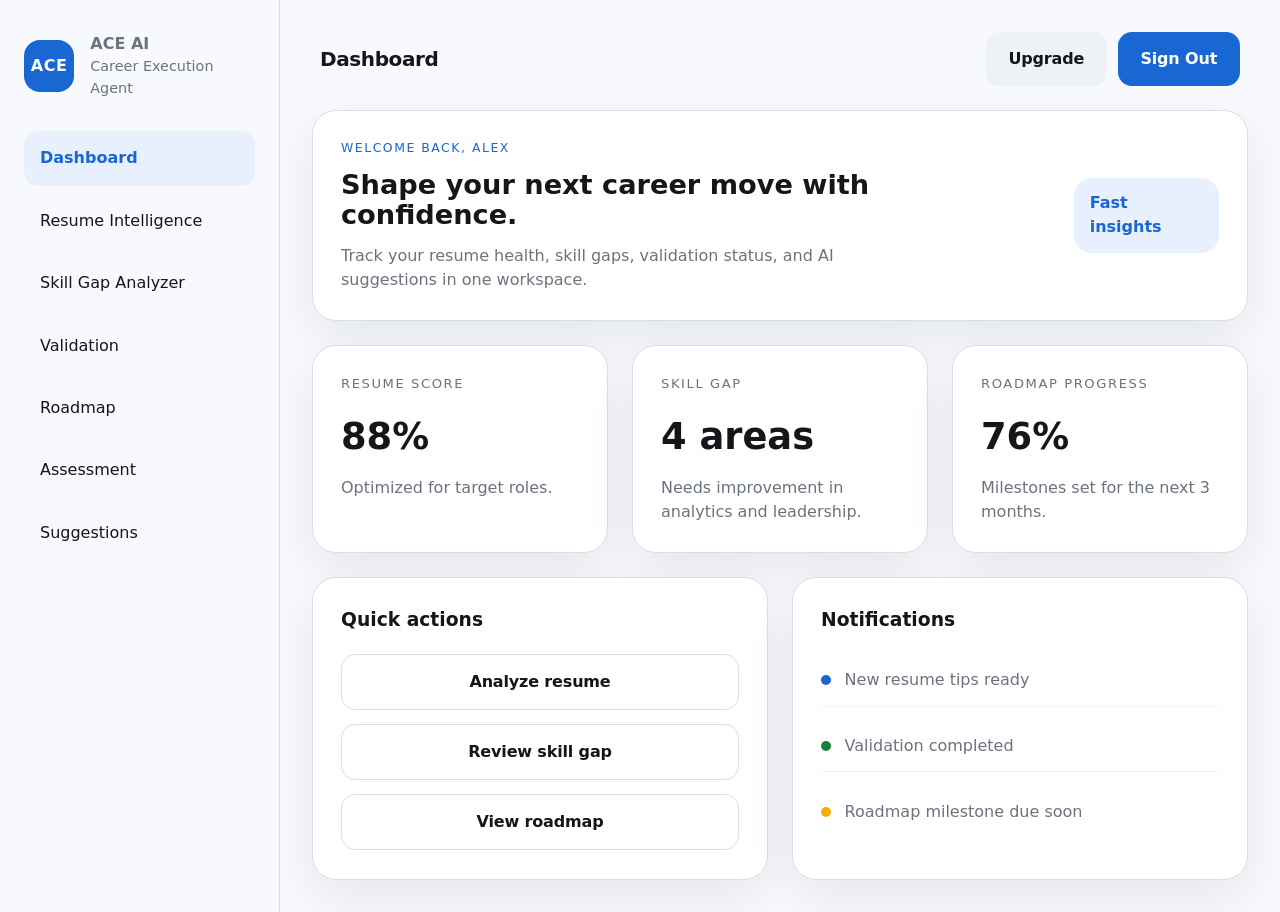
==== index.html @ b8fee9d9 "initial commit" ====
<!DOCTYPE html>
<html lang="en">
<head>
  <meta charset="UTF-8" />
  <meta name="viewport" content="width=device-width, initial-scale=1.0" />
  <title>ACE AI — Autonomous Career Execution Agent</title>
  <link rel="stylesheet" href="assets/css/style.css" />
</head>
<body>
  <div class="app-shell">
    <aside class="sidebar">
      <div class="brand">
        <span class="brand-mark">ACE</span>
        <div>
          <p class="brand-name">ACE AI</p>
          <p class="brand-tag">Career Execution Agent</p>
        </div>
      </div>

      <nav class="sidebar-nav">
        <a href="pages/dashboard.html" class="nav-link active">Dashboard</a>
        <a href="pages/resume-analyzer.html" class="nav-link">Resume Intelligence</a>
        <a href="pages/skill-gap.html" class="nav-link">Skill Gap Analyzer</a>
        <a href="pages/validation.html" class="nav-link">Validation</a>
        <a href="pages/roadmap.html" class="nav-link">Roadmap</a>
        <a href="pages/assessment.html" class="nav-link">Assessment</a>
        <a href="pages/suggestions.html" class="nav-link">Suggestions</a>
      </nav>
    </aside>

    <div class="main-content">
      <header class="topbar">
        <div class="topbar-left">
          <button class="menu-toggle" aria-label="Open navigation">
            <span></span>
            <span></span>
            <span></span>
          </button>
          <h1 class="page-title">Dashboard</h1>
        </div>

        <div class="topbar-actions">
          <button class="btn btn-secondary">Upgrade</button>
          <button class="btn btn-primary">Sign Out</button>
        </div>
      </header>

      <section class="hero-card card">
        <div>
          <p class="eyebrow">Welcome back, Alex</p>
          <h2>Shape your next career move with confidence.</h2>
          <p class="text-muted">Track your resume health, skill gaps, validation status, and AI suggestions in one workspace.</p>
        </div>
        <div class="hero-badge">
          <span>Fast insights</span>
        </div>
      </section>

      <section class="grid grid-3">
        <article class="metric-card card">
          <p class="metric-label">Resume Score</p>
          <h3>88%</h3>
          <p class="text-muted">Optimized for target roles.</p>
        </article>

        <article class="metric-card card">
          <p class="metric-label">Skill Gap</p>
          <h3>4 areas</h3>
          <p class="text-muted">Needs improvement in analytics and leadership.</p>
        </article>

        <article class="metric-card card">
          <p class="metric-label">Roadmap Progress</p>
          <h3>76%</h3>
          <p class="text-muted">Milestones set for the next 3 months.</p>
        </article>
      </section>

      <section class="grid grid-2 card-group">
        <article class="card">
          <div class="card-header">
            <h3>Quick actions</h3>
          </div>
          <div class="card-body">
            <a href="pages/resume-analyzer.html" class="btn btn-outline">Analyze resume</a>
            <a href="pages/skill-gap.html" class="btn btn-outline">Review skill gap</a>
            <a href="pages/roadmap.html" class="btn btn-outline">View roadmap</a>
          </div>
        </article>

        <article class="card">
          <div class="card-header">
            <h3>Notifications</h3>
          </div>
          <div class="card-body">
            <p class="notification-item"><span class="dot dot-blue"></span>New resume tips ready</p>
            <p class="notification-item"><span class="dot dot-green"></span>Validation completed</p>
            <p class="notification-item"><span class="dot dot-yellow"></span>Roadmap milestone due soon</p>
          </div>
        </article>
      </section>
    </div>
  </div>
  <script src="assets/js/app.js" defer></script>
  <script src="assets/js/api.js" defer></script>
</body>
</html>
---- assets/css/style.css ----
:root {
  --bg: #ffffff;
  --surface: #f8f9fc;
  --surface-2: #eef2f7;
  --border: #d8dee7;
  --text: #141619;
  --muted: #6b7280;
  --shadow: 0 18px 50px rgba(20, 22, 25, 0.08);

  --blue: #1967d2;
  --blue-soft: #e8f0fe;
  --red: #d93025;
  --red-soft: #fce8e6;
  --green: #188038;
  --green-soft: #e6f4ea;
  --yellow: #f9ab00;
  --yellow-soft: #fef7e0;
}

/* Base Reset */
* {
  box-sizing: border-box;
}

html {
  font-family: Inter, ui-sans-serif, system-ui, -apple-system, BlinkMacSystemFont, 'Segoe UI', sans-serif;
  line-height: 1.5;
  scroll-behavior: smooth;
}

body {
  margin: 0;
  min-height: 100vh;
  background: var(--surface);
  color: var(--text);
  overflow-x: hidden;
  transition: background 220ms ease;
}

body.page-enter {
  animation: page-fade-in 320ms ease both;
}

body.page-exit {
  animation: page-fade-out 240ms ease both;
}

@keyframes page-fade-in {
  from {
    opacity: 0;
    transform: translateY(12px);
  }
  to {
    opacity: 1;
    transform: translateY(0);
  }
}

@keyframes page-fade-out {
  from {
    opacity: 1;
    transform: translateY(0);
  }
  to {
    opacity: 0;
    transform: translateY(-10px);
  }
}

button,
input,
select,
textarea {
  font: inherit;
}

img,
svg {
  max-width: 100%;
  display: block;
}

button {
  border: none;
  cursor: pointer;
}

a {
  color: inherit;
  text-decoration: none;
}

/* Typography */
h1,
h2,
h3,
h4,
h5,
h6 {
  margin: 0;
  font-weight: 700;
}

p {
  margin: 0;
}

body,
button,
input,
textarea,
select {
  color: var(--text);
}

p,
small,
label {
  color: var(--muted);
}

.eyebrow {
  text-transform: uppercase;
  letter-spacing: 0.12em;
  font-size: 0.78rem;
  color: var(--blue);
  margin-bottom: 0.75rem;
}

.page-title {
  font-size: 1.25rem;
  letter-spacing: -0.02em;
}

/* Layout */
.app-shell {
  display: grid;
  grid-template-columns: 280px 1fr;
  min-height: 100vh;
}

.sidebar {
  background: var(--surface);
  border-right: 1px solid var(--border);
  padding: 2rem 1.5rem;
  display: flex;
  flex-direction: column;
  gap: 2rem;
}

.brand {
  display: flex;
  align-items: center;
  gap: 1rem;
}

.brand-mark {
  width: 52px;
  height: 52px;
  border-radius: 16px;
  display: grid;
  place-items: center;
  background: var(--blue);
  color: #fff;
  font-weight: 700;
  letter-spacing: 0.04em;
}

.brand-name {
  font-size: 1rem;
  font-weight: 700;
}

.brand-tag {
  font-size: 0.9rem;
  color: var(--muted);
}

.sidebar-nav {
  display: grid;
  gap: 0.5rem;
}

.nav-link {
  display: block;
  padding: 0.95rem 1rem;
  border-radius: 14px;
  color: var(--text);
  transition: background 180ms ease, transform 180ms ease, color 180ms ease;
}

.nav-link:hover,
.nav-link:focus-visible {
  background: rgba(25, 103, 210, 0.08);
  color: var(--blue);
  transform: translateX(2px);
}

.nav-link.active {
  background: var(--blue-soft);
  color: var(--blue);
  font-weight: 700;
}

.main-content {
  padding: 2rem;
  display: flex;
  flex-direction: column;
  gap: 1.5rem;
}

.topbar {
  display: flex;
  justify-content: space-between;
  align-items: center;
  gap: 1rem;
  padding: 0 0.5rem;
}

.topbar-left {
  display: flex;
  align-items: center;
  gap: 1rem;
}

.menu-toggle {
  display: none;
  width: 42px;
  height: 42px;
  border-radius: 12px;
  background: var(--surface-2);
  padding: 0.75rem;
  align-items: center;
  justify-content: center;
}

.menu-toggle span {
  display: block;
  width: 18px;
  height: 2px;
  background: var(--text);
  border-radius: 999px;
  margin: 3px 0;
}

.menu-toggle.open span {
  background: #fff;
}

.topbar-actions {
  display: flex;
  align-items: center;
  gap: 0.75rem;
  flex-wrap: wrap;
}

/* Components */
.card {
  background: #fff;
  border: 1px solid var(--border);
  border-radius: 24px;
  box-shadow: var(--shadow);
  padding: 1.75rem;
  transition: transform 180ms ease, border-color 180ms ease, box-shadow 180ms ease;
  animation: card-pop 320ms ease both;
}

@keyframes card-pop {
  from {
    opacity: 0;
    transform: translateY(10px);
  }
  to {
    opacity: 1;
    transform: translateY(0);
  }
}

.card:hover {
  transform: translateY(-2px);
  border-color: #cfd7e4;
}

.hero-card {
  display: flex;
  align-items: center;
  justify-content: space-between;
  gap: 2rem;
}

.hero-card h2 {
  font-size: clamp(1.7rem, 2vw, 2.4rem);
  line-height: 1.1;
}

.hero-card .text-muted {
  margin-top: 0.85rem;
  max-width: 52ch;
}

.hero-badge {
  display: inline-flex;
  align-items: center;
  justify-content: center;
  min-width: 130px;
  padding: 0.85rem 1rem;
  border-radius: 18px;
  background: var(--blue-soft);
  color: var(--blue);
  font-weight: 700;
}

.metric-card {
  min-height: 170px;
}

.metric-label {
  text-transform: uppercase;
  font-size: 0.82rem;
  letter-spacing: 0.12em;
  color: var(--muted);
  margin-bottom: 1rem;
}

.metric-card h3 {
  font-size: 2.3rem;
  margin-bottom: 0.75rem;
}

.card-group {
  gap: 1.5rem;
}

.card-header {
  margin-bottom: 1.25rem;
}

.card-body {
  display: grid;
  gap: 0.85rem;
}

.notification-item {
  display: flex;
  align-items: center;
  gap: 0.85rem;
  padding: 0.85rem 0;
  border-bottom: 1px solid rgba(15, 23, 42, 0.05);
}

.notification-item:last-child {
  border-bottom: none;
}

.dot {
  width: 10px;
  height: 10px;
  border-radius: 999px;
  flex-shrink: 0;
}

.dot-blue {
  background: var(--blue);
}

.dot-green {
  background: var(--green);
}

.dot-yellow {
  background: var(--yellow);
}

.btn {
  display: inline-flex;
  align-items: center;
  justify-content: center;
  padding: 0.95rem 1.4rem;
  border-radius: 14px;
  font-weight: 700;
  letter-spacing: -0.01em;
  transition: transform 180ms ease, box-shadow 180ms ease, background 180ms ease, border-color 180ms ease;
  will-change: transform, box-shadow, background;
}

.btn:hover,
.btn:focus-visible {
  transform: translateY(-1px);
  box-shadow: 0 14px 30px rgba(25, 103, 210, 0.12);
}

.btn:disabled {
  opacity: 0.75;
  cursor: not-allowed;
  box-shadow: none;
  transform: none;
}

.btn-primary {
  background: var(--blue);
  color: #fff;
}

.btn-primary:hover,
.btn-primary:focus-visible {
  background: #1558b0;
}

.btn-secondary {
  background: var(--surface-2);
  color: var(--text);
}

.btn-outline {
  background: transparent;
  border: 1px solid var(--border);
  color: var(--text);
}

.btn-outline:hover {
  border-color: var(--blue);
  color: var(--blue);
  background: rgba(25, 103, 210, 0.08);
}

.typing-effect {
  min-height: 1.8rem;
  margin-top: 1rem;
  color: var(--text);
  font-family: ui-monospace, SFMono-Regular, Menlo, Monaco, Consolas, 'Liberation Mono', 'Courier New', monospace;
  letter-spacing: 0.02em;
}

.typing-effect.typing-active::after {
  content: '|';
  margin-left: 0.15rem;
  opacity: 0.7;
  animation: typing-cursor 900ms steps(1) infinite;
}

@keyframes typing-cursor {
  0%,
  100% {
    opacity: 0;
  }
  50% {
    opacity: 1;
  }
}

.auth-shell {
  min-height: 100vh;
  display: grid;
  place-items: center;
  padding: 1.5rem;
  background: var(--surface);
}

.auth-card {
  width: min(520px, 100%);
  border-radius: 28px;
  padding: 2rem;
  animation: fade-up 320ms ease forwards;
}

@keyframes fade-up {
  from {
    opacity: 0;
    transform: translateY(16px);
  }
  to {
    opacity: 1;
    transform: translateY(0);
  }
}

.auth-header {
  margin-bottom: 1.5rem;
}

.auth-header h1 {
  font-size: clamp(2rem, 2.5vw, 2.5rem);
  margin-top: 0.5rem;
}

.auth-form {
  display: grid;
  gap: 1rem;
}

.form-group {
  display: grid;
  gap: 0.5rem;
}

.form-group label {
  font-size: 0.95rem;
  font-weight: 600;
  color: var(--text);
}

.form-group input {
  width: 100%;
  min-height: 52px;
  padding: 0 1rem;
  border: 1px solid var(--border);
  border-radius: 16px;
  background: #fff;
  transition: border-color 180ms ease, box-shadow 180ms ease;
}

.form-group input:focus {
  outline: none;
  border-color: var(--blue);
  box-shadow: 0 0 0 4px rgba(25, 103, 210, 0.12);
}

.alert {
  min-height: 1.5rem;
  opacity: 0;
  transition: opacity 180ms ease, transform 180ms ease;
  transform: translateY(-5px);
  font-size: 0.95rem;
}

.alert-visible {
  opacity: 1;
  transform: translateY(0);
}

.alert-error {
  color: var(--red);
}

.alert-success {
  color: var(--green);
}

.btn-full {
  width: 100%;
}

.auth-footer {
  margin-top: 1rem;
  color: var(--muted);
  text-align: center;
  font-size: 0.95rem;
}

.text-link {
  color: var(--blue);
  font-weight: 700;
}

.gap-hero {
  border-radius: 28px;
  padding: 2rem;
}

.gap-grid {
  align-items: flex-start;
}

.role-pane h3,
.gap-results h3 {
  margin-top: 0;
}

.tag-input-group {
  display: grid;
  gap: 0.85rem;
  margin-top: 1rem;
}

.tag-input {
  display: flex;
  flex-wrap: wrap;
  gap: 0.75rem;
  background: #fff;
  border: 1px solid var(--border);
  border-radius: 18px;
  padding: 0.85rem 1rem;
  min-height: 64px;
  align-items: center;
}

.tag-input-field {
  flex: 1 1 160px;
  min-width: 140px;
  border: none;
  outline: none;
  font: inherit;
  background: transparent;
  color: var(--text);
}

.tag-chip {
  display: inline-flex;
  align-items: center;
  gap: 0.5rem;
  padding: 0.65rem 0.9rem;
  border-radius: 999px;
  background: var(--surface-2);
  color: var(--text);
  font-weight: 600;
  cursor: pointer;
  transition: transform 180ms ease, background 180ms ease;
}

.tag-chip:hover {
  transform: translateY(-1px);
  background: var(--blue-soft);
}

.pill {
  display: inline-flex;
  padding: 0.55rem 0.9rem;
  border-radius: 999px;
  font-size: 0.82rem;
  font-weight: 700;
}

.pill-blue {
  background: rgba(25, 103, 210, 0.12);
  color: var(--blue);
}

.pill-red {
  background: rgba(217, 48, 37, 0.14);
  color: var(--red);
}

.pill-yellow {
  background: rgba(249, 171, 0, 0.16);
  color: var(--yellow);
}

.gap-summary {
  display: grid;
  gap: 1rem;
  grid-template-columns: repeat(3, minmax(0, 1fr));
  margin-bottom: 1.5rem;
}

.summary-card {
  padding: 1.25rem;
  border-radius: 22px;
  background: #fff;
  border: 1px solid var(--border);
  box-shadow: var(--shadow);
}

.summary-label {
  text-transform: uppercase;
  font-size: 0.8rem;
  letter-spacing: 0.12em;
  margin-bottom: 0.75rem;
  display: block;
}

.summary-card-blue {
  border-color: rgba(25, 103, 210, 0.16);
}

.summary-card-red {
  border-color: rgba(217, 48, 37, 0.16);
}

.summary-card-yellow {
  border-color: rgba(249, 171, 0, 0.16);
}

.gap-result-grid {
  display: grid;
  gap: 1rem;
  grid-template-columns: repeat(3, minmax(0, 1fr));
}

.result-panel {
  background: var(--surface);
  border: 1px solid var(--border);
  border-radius: 24px;
  padding: 1.5rem;
  display: grid;
  gap: 1rem;
}

.panel-heading {
  display: flex;
  justify-content: space-between;
  align-items: center;
  gap: 1rem;
}

.skill-list {
  display: grid;
  gap: 0.85rem;
}

.skill-chip {
  display: inline-flex;
  padding: 0.9rem 1rem;
  border-radius: 16px;
  font-weight: 600;
}

.skill-chip-matched {
  background: rgba(25, 103, 210, 0.12);
  color: var(--blue);
}

.skill-chip-missing {
  background: rgba(217, 48, 37, 0.12);
  color: var(--red);
}

.skill-chip-priority {
  background: rgba(249, 171, 0, 0.15);
  color: var(--yellow);
}

.empty-chip {
  color: var(--muted);
  background: transparent;
}

.roadmap-hero {
  border-radius: 28px;
  padding: 2rem;
}

.roadmap-grid {
  align-items: flex-start;
}

.roadmap-input-pane h3,
.roadmap-timeline h3 {
  margin-top: 0;
}

.assessment-hero {
  border-radius: 28px;
  padding: 2rem;
}

.assessment-grid {
  align-items: flex-start;
}

.quiz-header {
  display: grid;
  gap: 1rem;
  margin-bottom: 1rem;
}

.progress-bar {
  width: 100%;
  height: 12px;
  border-radius: 999px;
  background: var(--surface-2);
  overflow: hidden;
}

.progress-fill {
  width: 0;
  height: 100%;
  border-radius: 999px;
  background: var(--blue);
  transition: width 360ms ease;
}

.question-card {
  background: var(--surface);
  border-radius: 24px;
  padding: 1.75rem;
  min-height: 260px;
}

.answer-input {
  display: grid;
  gap: 1rem;
  margin-top: 1.25rem;
}

.option-label {
  display: inline-flex;
  align-items: center;
  gap: 0.75rem;
  padding: 1rem 1.15rem;
  border-radius: 18px;
  border: 1px solid var(--border);
  cursor: pointer;
  transition: background 180ms ease, border-color 180ms ease, transform 180ms ease;
}

.option-label:hover {
  background: var(--surface-2);
  transform: translateY(-1px);
}

.option-label input {
  accent-color: var(--blue);
}

.answer-textarea {
  width: 100%;
  min-height: 140px;
  padding: 1rem;
  border: 1px solid var(--border);
  border-radius: 18px;
  resize: vertical;
}

.quiz-actions {
  display: flex;
  justify-content: space-between;
  gap: 1rem;
  margin-top: 1.25rem;
}

.summary-pane {
  display: grid;
  gap: 1rem;
}

.summary-card {
  padding: 1.5rem;
  border-radius: 22px;
  background: #fff;
  border: 1px solid var(--border);
  box-shadow: var(--shadow);
}

.result-panel {
  background: var(--surface);
}

.result-metric {
  margin: 0.75rem 0;
  font-weight: 700;
}

.timer-pill {
  display: inline-flex;
  align-items: center;
  justify-content: center;
  padding: 0.8rem 1.1rem;
  border-radius: 999px;
  background: #fff;
  border: 1px solid var(--border);
  box-shadow: 0 8px 24px rgba(20, 22, 25, 0.08);
  font-weight: 700;
  color: var(--text);
}

@media (max-width: 980px) {
  .assessment-grid,
  .roadmap-grid,
  .suggestions-grid {
    grid-template-columns: 1fr;
  }
}

.suggestions-hero {
  border-radius: 28px;
  padding: 2rem;
}

.suggestions-grid {
  align-items: stretch;
}

.suggestion-panel {
  min-height: 420px;
}

.suggestion-list {
  display: grid;
  gap: 1rem;
  margin-top: 1rem;
}

.suggestion-card {
  padding: 1.2rem 1.25rem;
  border-radius: 20px;
  background: #fff;
  border: 1px solid var(--border);
  box-shadow: var(--shadow);
  transition: transform 180ms ease, border-color 180ms ease;
}

.suggestion-card:hover {
  transform: translateY(-2px);
  border-color: rgba(25, 103, 210, 0.18);
}

.empty-card {
  background: var(--surface);
  color: var(--muted);
}

.suggestion-panel .panel-heading {
  display: flex;
  justify-content: space-between;
  align-items: center;
  margin-bottom: 1rem;
}

.timeline-header {
  display: flex;
  justify-content: space-between;
  align-items: center;
  gap: 1rem;
  margin-bottom: 1.5rem;
}

.timeline-list {
  display: grid;
  gap: 1rem;
}

.timeline-item {
  border-radius: 22px;
  border: 1px solid var(--border);
  background: #fff;
  overflow: hidden;
  box-shadow: var(--shadow);
  transition: transform 180ms ease, border-color 180ms ease;
}

.timeline-item:hover {
  transform: translateY(-2px);
  border-color: rgba(25, 103, 210, 0.18);
}

.timeline-trigger {
  width: 100%;
  text-align: left;
  padding: 1.2rem 1.25rem;
  display: flex;
  justify-content: space-between;
  align-items: center;
  gap: 1rem;
  background: transparent;
  border: none;
  font: inherit;
  cursor: pointer;
}

.timeline-trigger span:first-child {
  color: var(--muted);
  font-size: 0.95rem;
}

.timeline-trigger strong {
  width: 34px;
  height: 34px;
  border-radius: 999px;
  display: grid;
  place-items: center;
  background: var(--surface-2);
  color: var(--text);
}

.timeline-details {
  max-height: 0;
  overflow: hidden;
  transition: max-height 260ms ease;
  padding: 0 1.25rem;
}

.timeline-details p {
  margin: 0 0 1rem;
  color: var(--muted);
}

.timeline-item.expanded .timeline-details {
  padding-bottom: 1.25rem;
}

.empty-state {
  padding: 2rem;
  border-radius: 22px;
  background: #fff;
  border: 1px solid var(--border);
}

@media (max-width: 980px) {
  .gap-result-grid {
    grid-template-columns: 1fr;
  }
}

  .validation-hero {
    border-radius: 28px;
    padding: 2rem;
  }

  .validation-grid {
    align-items: flex-start;
  }

  .validation-input-pane h3,
  .validation-results h3 {
    margin-top: 0;
  }

  .result-track {
    display: grid;
    gap: 1.25rem;
    margin-bottom: 1.5rem;
  }

  .score-header {
    display: flex;
    justify-content: space-between;
    align-items: center;
    gap: 1rem;
  }

  .score-badge {
    padding: 0.65rem 1rem;
    border-radius: 999px;
    font-weight: 700;
    background: rgba(15, 23, 42, 0.06);
    color: var(--text);
  }

  .badge-strong {
    background: rgba(24, 128, 56, 0.16);
    color: var(--green);
  }

  .badge-average {
    background: rgba(249, 171, 0, 0.16);
    color: var(--yellow);
  }

  .badge-weak {
    background: rgba(217, 48, 37, 0.16);
    color: var(--red);
  }

  .score-bar {
    width: 100%;
    height: 16px;
    border-radius: 999px;
    background: var(--surface-2);
    overflow: hidden;
  }

  .score-fill {
    width: 0;
    height: 100%;
    background: var(--blue);
    transition: width 600ms ease;
  }

  .card-panel {
    padding: 1.5rem;
    border-radius: 22px;
    background: #fff;
    border: 1px solid var(--border);
    box-shadow: var(--shadow);
  }

  .validation-chip-grid {
    display: grid;
    gap: 1rem;
    grid-template-columns: 1fr 1fr;
  }

  .chip-panel h4 {
    margin: 0 0 1rem;
  }

  .skill-list {
    display: grid;
    gap: 0.85rem;
  }

  .skill-chip-matched {
    background: rgba(25, 103, 210, 0.12);
    color: var(--blue);
  }

  .skill-chip-missing {
    background: rgba(217, 48, 37, 0.12);
    color: var(--red);
  }

  .score-fill {
    width: 0;
    height: 100%;
    border-radius: 999px;
    transition: width 600ms ease;
  }


.resume-grid {
  align-items: flex-start;
}

.upload-pane h3,
.analysis-pane h3 {
  margin-top: 0;
}

.upload-dropzone {
  position: relative;
  min-height: 220px;
  border: 2px dashed var(--border);
  border-radius: 24px;
  display: grid;
  place-items: center;
  text-align: center;
  padding: 2rem 1.5rem;
  transition: background 180ms ease, border-color 180ms ease, transform 180ms ease;
  cursor: pointer;
  background: #fff;
}

.upload-dropzone:hover,
.upload-dropzone.drop-active {
  background: var(--surface-2);
  border-color: var(--blue);
  transform: translateY(-2px);
}

.upload-dropzone input[type="file"] {
  position: absolute;
  inset: 0;
  opacity: 0;
  cursor: pointer;
}

.drop-icon {
  font-size: 2.75rem;
  margin-bottom: 0.75rem;
  color: var(--blue);
}

.analysis-pane {
  min-height: 560px;
  display: grid;
  place-items: center;
}

.analysis-loader {
  display: none;
  gap: 1rem;
  align-items: center;
  justify-content: center;
  flex-direction: column;
}

.analysis-summary {
  display: block;
  width: 100%;
}

.loader,
.spinner {
  width: 72px;
  height: 72px;
  border-radius: 50%;
  border: 8px solid rgba(25, 103, 210, 0.18);
  border-top-color: var(--blue);
  animation: spin 900ms linear infinite;
}

@keyframes spin {
  to {
    transform: rotate(360deg);
  }
}

.result-header {
  display: grid;
  grid-template-columns: 140px 1fr;
  gap: 1.5rem;
  align-items: center;
}

.progress-ring {
  position: relative;
  width: 140px;
  height: 140px;
}

.progress-ring svg {
  width: 100%;
  height: 100%;
  transform: rotate(-90deg);
}

.ring-bg,
.ring-progress {
  fill: none;
  stroke-width: 12;
}

.ring-bg {
  stroke: var(--surface-2);
}

.ring-progress {
  stroke: var(--blue);
  stroke-linecap: round;
  transition: stroke-dashoffset 500ms ease;
}

.progress-value {
  position: absolute;
  inset: 0;
  display: grid;
  place-items: center;
  text-align: center;
}

.progress-value strong {
  font-size: 2rem;
}

.results-grid {
  display: grid;
  gap: 1rem;
  grid-template-columns: repeat(3, minmax(0, 1fr));
  margin-top: 1.5rem;
}

.result-card {
  min-height: 220px;
  padding: 1.5rem;
  border-radius: 24px;
  background: var(--surface);
  border: 1px solid var(--border);
  transition: transform 180ms ease, border-color 180ms ease;
}

.result-card:hover {
  transform: translateY(-3px);
  border-color: rgba(25, 103, 210, 0.18);
}

.result-card-blue {
  border-color: rgba(25, 103, 210, 0.16);
}

.result-card-red {
  border-color: rgba(217, 48, 37, 0.16);
}

.result-card-yellow {
  border-color: rgba(249, 171, 0, 0.16);
}

.result-card h4 {
  margin-bottom: 1rem;
}

.result-card ul {
  list-style: none;
  padding: 0;
  margin: 0;
  display: grid;
  gap: 0.85rem;
}

.result-card li {
  padding: 0.95rem 1rem;
  border-radius: 14px;
  background: #fff;
  box-shadow: inset 0 1px 2px rgba(15, 23, 42, 0.06);
}

.empty-item {
  color: var(--muted);
}

.hint-banner {
  margin-top: 1rem;
  padding: 1rem 1.15rem;
  border-radius: 18px;
  background: var(--surface-2);
  color: var(--muted);
}

.analysis-pane.show-results .analysis-summary {
  display: block;
}

.analysis-pane.show-results #loading-state {
  display: none;
}

@media (max-width: 980px) {
  .resume-grid {
    grid-template-columns: 1fr;
  }

  .result-header {
    grid-template-columns: 1fr;
  }

  .results-grid {
    grid-template-columns: 1fr;
  }
}

@media (max-width: 640px) {
  .upload-dropzone {
    min-height: 180px;
  }

  .analysis-pane {
    min-height: auto;
  }
}

/* Responsive grid */
.grid {
  display: grid;
  gap: 1.5rem;
}

.grid-2 {
  grid-template-columns: repeat(2, minmax(0, 1fr));
}

.grid-3 {
  grid-template-columns: repeat(3, minmax(0, 1fr));
}

@media (max-width: 1100px) {
  .app-shell {
    grid-template-columns: 1fr;
  }

  .sidebar {
    flex-direction: row;
    align-items: center;
    justify-content: space-between;
    padding: 1rem 1rem;
  }

  .topbar {
    flex-wrap: wrap;
  }

  .grid-3 {
    grid-template-columns: repeat(2, minmax(0, 1fr));
  }
}

@media (max-width: 820px) {
  body {
    background: var(--surface);
  }

  .sidebar {
    position: fixed;
    inset: 0 auto auto 0;
    width: 100%;
    max-height: 88px;
    border-right: none;
    border-bottom: 1px solid var(--border);
    flex-direction: row;
    gap: 1rem;
    padding: 1rem;
    z-index: 20;
    overflow: hidden;
    transition: max-height 220ms ease;
  }

  .sidebar.sidebar-expanded {
    max-height: 420px;
  }

  .sidebar-nav {
    display: flex;
    flex-wrap: wrap;
    gap: 0.75rem;
    align-items: center;
  }

  .app-shell {
    padding-top: 88px;
  }

  .main-content {
    padding: 1.25rem;
  }

  .menu-toggle {
    display: inline-flex;
  }

  .grid-2,
  .grid-3 {
    grid-template-columns: 1fr;
  }
}

@media (max-width: 640px) {
  .sidebar {
    gap: 0.75rem;
    padding: 0.85rem;
  }

  .topbar {
    gap: 0.75rem;
  }

  .page-title {
    font-size: 1.1rem;
  }

  .card {
    padding: 1.25rem;
  }

  .hero-card {
    flex-direction: column;
    align-items: flex-start;
  }
}

.dashboard-hero {
  display: flex;
  justify-content: space-between;
  gap: 2rem;
  align-items: center;
  animation: fade-up 320ms ease forwards;
}

.hero-copy h2 {
  font-size: clamp(2.2rem, 3vw, 3rem);
  line-height: 1.05;
}

.hero-stats {
  display: grid;
  gap: 1rem;
  align-items: center;
}

.stat-pill {
  min-width: 130px;
  padding: 1rem 1.25rem;
  border-radius: 20px;
  color: #fff;
  display: grid;
  gap: 0.25rem;
}

.stat-label {
  font-size: 0.8rem;
  text-transform: uppercase;
  letter-spacing: 0.12em;
  opacity: 0.9;
}

.stat-blue {
  background: var(--blue);
}

.stat-green {
  background: var(--green);
}

.stat-yellow {
  background: var(--yellow);
  color: #1a1a1a;
}

.action-grid {
  align-items: stretch;
}

.action-card {
  display: flex;
  gap: 1rem;
  align-items: flex-start;
  transition: transform 180ms ease, border-color 180ms ease, box-shadow 180ms ease, background 180ms ease;
}

.action-card:hover {
  transform: translateY(-4px);
  background: var(--surface-2);
}

.action-icon {
  width: 52px;
  height: 52px;
  border-radius: 18px;
  display: grid;
  place-items: center;
  color: #fff;
  font-weight: 700;
  font-size: 1.1rem;
}

.action-icon-blue {
  background: rgba(25, 103, 210, 0.12);
  color: var(--blue);
}

.action-icon-green {
  background: rgba(24, 128, 56, 0.12);
  color: var(--green);
}

.action-icon-red {
  background: rgba(217, 48, 37, 0.12);
  color: var(--red);
}

.action-icon-yellow {
  background: rgba(249, 171, 0, 0.14);
  color: var(--yellow);
}

.dashboard-panels {
  align-items: start;
}

.metric-panel .panel-grid {
  display: grid;
  gap: 1rem;
  grid-template-columns: repeat(2, minmax(0, 1fr));
  margin-top: 1rem;
}

.metric-block {
  padding: 1rem;
  border: 1px solid var(--border);
  border-radius: 20px;
  background: var(--surface);
}

.metric-block strong {
  display: block;
  margin-top: 0.65rem;
  font-size: 1.4rem;
}

.panel-header {
  display: flex;
  justify-content: space-between;
  align-items: center;
  gap: 1rem;
}

.status-pill {
  padding: 0.55rem 0.85rem;
  border-radius: 999px;
  font-size: 0.8rem;
  font-weight: 700;
}

.status-blue {
  color: var(--blue);
  background: rgba(25, 103, 210, 0.12);
}

.status-neutral {
  color: var(--text);
  background: rgba(15, 23, 42, 0.06);
}

.activity-panel .activity-list {
  display: grid;
  gap: 1rem;
  margin-top: 1rem;
}

.activity-item {
  display: flex;
  justify-content: space-between;
  gap: 1rem;
  padding: 1rem;
  border-radius: 18px;
  background: var(--surface);
  border: 1px solid var(--border);
  transition: transform 180ms ease, border-color 180ms ease;
}

.activity-item:hover {
  transform: translateY(-2px);
  border-color: rgba(25, 103, 210, 0.25);
}

.activity-title {
  font-weight: 700;
}

.timestamp {
  color: var(--muted);
  min-width: 72px;
  text-align: right;
}

@media (max-width: 960px) {
  .dashboard-hero {
    flex-direction: column;
    align-items: stretch;
  }

  .action-card {
    flex-direction: row;
  }
}

@media (max-width: 760px) {
  .dashboard-hero {
    gap: 1rem;
  }

  .metric-panel .panel-grid {
    grid-template-columns: 1fr;
  }
}
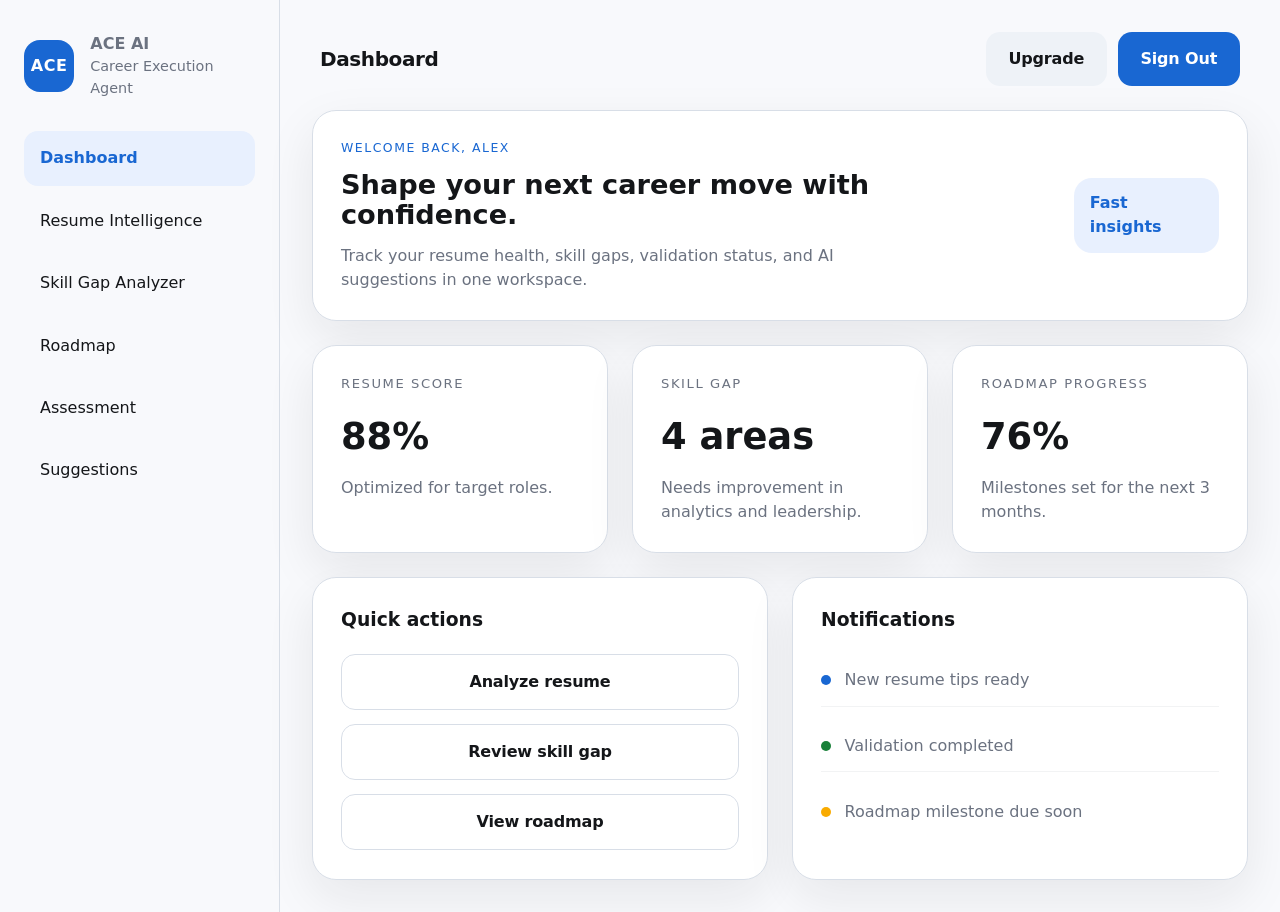
==== commit 284beb9f: "updated UI and structure" ====
--- a/index.html
+++ b/index.html
@@ -21,7 +21,7 @@
         <a href="pages/dashboard.html" class="nav-link active">Dashboard</a>
         <a href="pages/resume-analyzer.html" class="nav-link">Resume Intelligence</a>
         <a href="pages/skill-gap.html" class="nav-link">Skill Gap Analyzer</a>
-        <a href="pages/validation.html" class="nav-link">Validation</a>
+        <!-- <a href="pages/validation.html" class="nav-link">Validation</a> -->
         <a href="pages/roadmap.html" class="nav-link">Roadmap</a>
         <a href="pages/assessment.html" class="nav-link">Assessment</a>
         <a href="pages/suggestions.html" class="nav-link">Suggestions</a>
